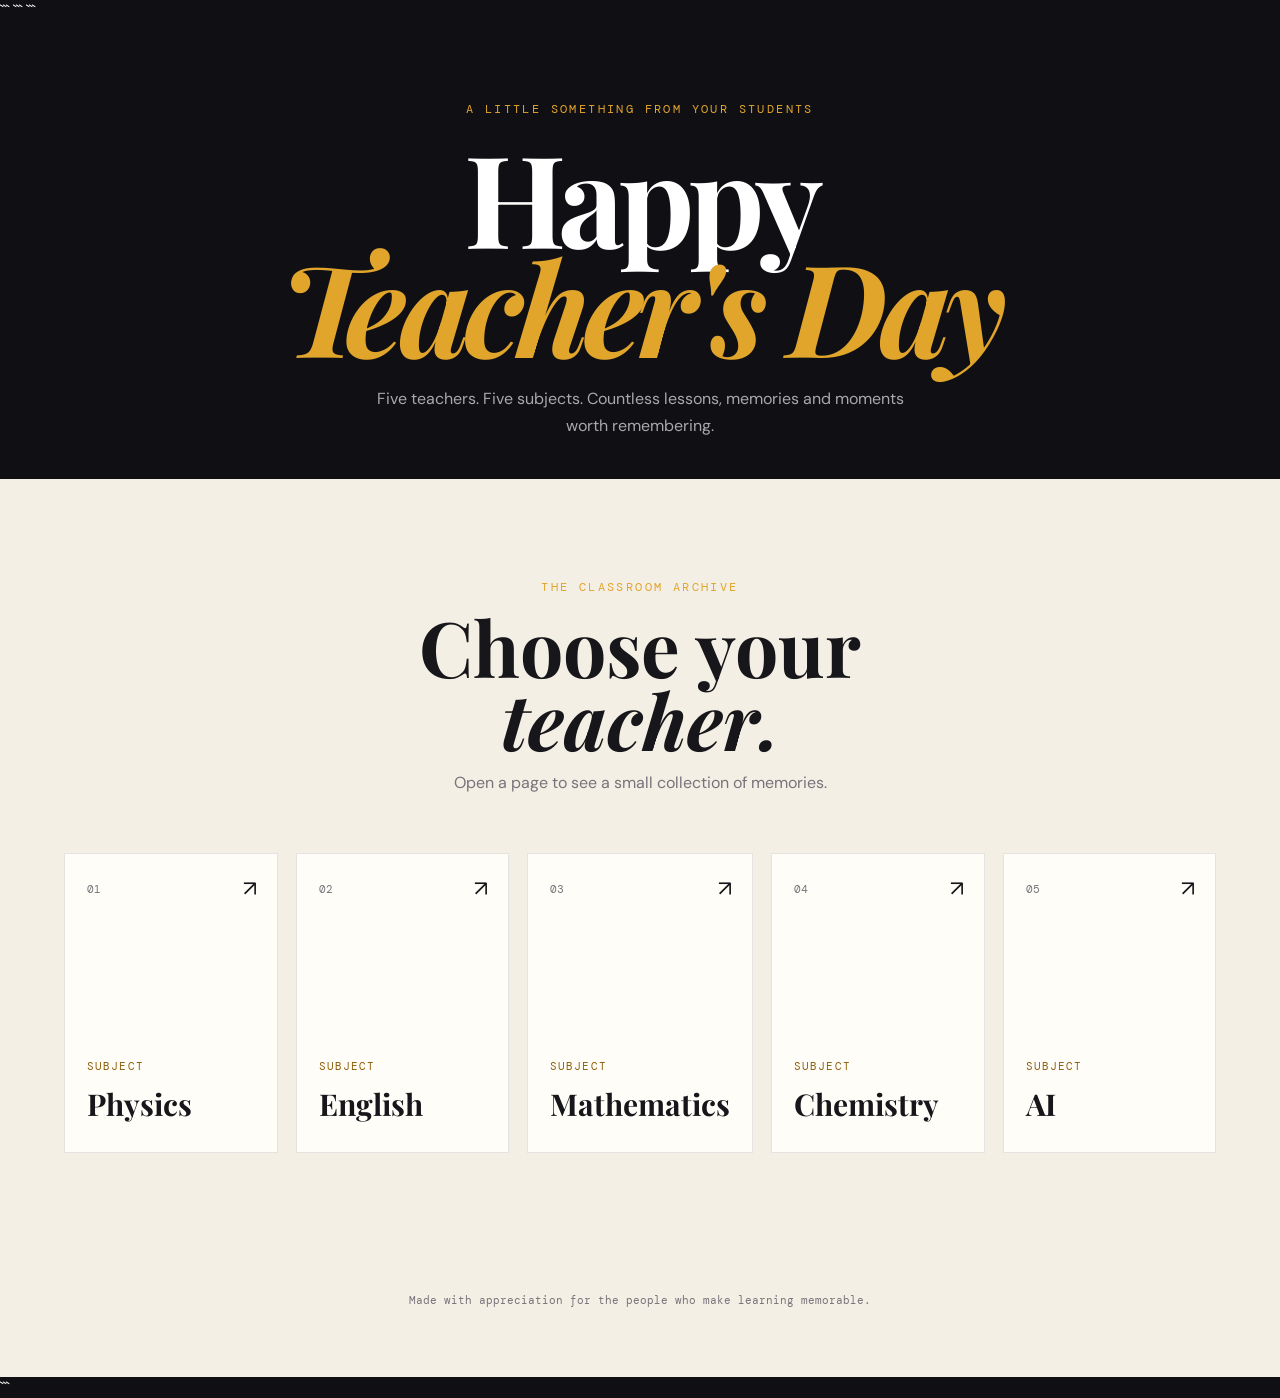
==== index.html @ 8053a37e "Add files via upload" ====
<!DOCTYPE html>

<html lang="en">
<head>
    <meta charset="UTF-8">
    <meta name="viewport" content="width=device-width, initial-scale=1.0">

```
<title>Happy Teacher's Day</title>

<link rel="preconnect" href="https://fonts.googleapis.com">
<link rel="preconnect" href="https://fonts.gstatic.com" crossorigin>
<link href="https://fonts.googleapis.com/css2?family=DM+Mono:wght@400;500&family=DM+Sans:wght@400;500;700&family=Playfair+Display:wght@600;700;800&display=swap" rel="stylesheet">

<style>
    :root {
        --bg: #101014;
        --paper: #f4efe5;
        --ink: #17171b;
        --muted: #77737a;
        --accent: #e1a52c;
        --accent-2: #8d5e0b;
    }

    * {
        box-sizing: border-box;
    }

    html {
        scroll-behavior: smooth;
    }

    body {
        margin: 0;
        min-height: 100vh;
        background: var(--bg);
        color: white;
        font-family: "DM Sans", sans-serif;
        overflow-x: hidden;
    }

    .container {
        width: min(1200px, 90%);
        margin: auto;
    }

    header {
        min-height: 45vh;
        display: grid;
        place-items: center;
        text-align: center;
        padding: 80px 20px 40px;
    }

    .eyebrow {
        font-family: "DM Mono", monospace;
        font-size: 12px;
        letter-spacing: .2em;
        text-transform: uppercase;
        color: var(--accent);
    }

    h1 {
        font-family: "Playfair Display", serif;
        font-size: clamp(4rem, 10vw, 9rem);
        line-height: .85;
        letter-spacing: -.05em;
        margin: 25px 0;
    }

    h1 em {
        color: var(--accent);
    }

    .subtitle {
        max-width: 550px;
        margin: auto;
        color: #aaa7ad;
        line-height: 1.7;
    }

    .teachers {
        background: var(--paper);
        color: var(--ink);
        padding: 100px 0;
    }

    .section-heading {
        text-align: center;
        margin-bottom: 60px;
    }

    .section-heading h2 {
        font-family: "Playfair Display", serif;
        font-size: clamp(2.8rem, 6vw, 5rem);
        line-height: .95;
        margin: 15px 0;
    }

    .section-heading p {
        color: var(--muted);
    }

    .teacher-grid {
        display: grid;
        grid-template-columns: repeat(5, 1fr);
        gap: 18px;
    }

    .teacher-card {
        position: relative;
        min-height: 300px;
        padding: 28px 22px;
        background: #fffdf8;
        border: 1px solid rgba(0,0,0,.1);
        text-decoration: none;
        color: var(--ink);
        display: flex;
        flex-direction: column;
        justify-content: space-between;
        transition:
            transform .3s ease,
            box-shadow .3s ease;
    }

    .teacher-card:hover {
        transform: translateY(-10px) rotate(-1deg);
        box-shadow: 0 25px 50px rgba(0,0,0,.15);
    }

    .teacher-number {
        font-family: "DM Mono", monospace;
        font-size: 11px;
        color: var(--muted);
    }

    .teacher-card h3 {
        font-family: "Playfair Display", serif;
        font-size: 30px;
        margin: 0;
    }

    .teacher-card p {
        font-family: "DM Mono", monospace;
        font-size: 11px;
        letter-spacing: .1em;
        text-transform: uppercase;
        color: var(--accent-2);
    }

    .arrow {
        position: absolute;
        right: 20px;
        top: 20px;
        font-size: 22px;
    }

    footer {
        background: var(--paper);
        color: var(--muted);
        text-align: center;
        padding: 40px 20px 70px;
        font-family: "DM Mono", monospace;
        font-size: 11px;
    }

    @media (max-width: 900px) {
        .teacher-grid {
            grid-template-columns: repeat(2, 1fr);
        }
    }

    @media (max-width: 550px) {
        .teacher-grid {
            grid-template-columns: 1fr;
        }

        .teacher-card {
            min-height: 220px;
        }
    }
</style>
```

</head>

<body>

```
<header>
    <div class="container">

        <div class="eyebrow">
            A little something from your students
        </div>

        <h1>
            Happy<br>
            <em>Teacher's Day</em>
        </h1>

        <p class="subtitle">
            Five teachers. Five subjects. Countless lessons,
            memories and moments worth remembering.
        </p>

    </div>
</header>


<main class="teachers">

    <div class="container">

        <div class="section-heading">
            <div class="eyebrow">
                The classroom archive
            </div>

            <h2>
                Choose your<br>
                <em>teacher.</em>
            </h2>

            <p>
                Open a page to see a small collection of memories.
            </p>
        </div>


        <div class="teacher-grid">

            <a class="teacher-card" href="E:\Eshitwa\Projects\Teachers\Physics\index.html">
                <span class="teacher-number">01</span>

                <div>
                    <p>Subject</p>
                    <h3>Physics</h3>
                </div>

                <span class="arrow">↗</span>
            </a>


            <a class="teacher-card" href="E:\Eshitwa\Projects\Teachers\English\index.html">
                <span class="teacher-number">02</span>

                <div>
                    <p>Subject</p>
                    <h3>English</h3>
                </div>

                <span class="arrow">↗</span>
            </a>


            <a class="teacher-card" href="E:\Eshitwa\Projects\Teachers\Mathematics\index.html">
                <span class="teacher-number">03</span>

                <div>
                    <p>Subject</p>
                    <h3>Mathematics</h3>
                </div>

                <span class="arrow">↗</span>
            </a>


            <a class="teacher-card" href="E:\Eshitwa\Projects\Teachers\Chemistry\index.html">
                <span class="teacher-number">04</span>

                <div>
                    <p>Subject</p>
                    <h3>Chemistry</h3>
                </div>

                <span class="arrow">↗</span>
            </a>


            <a class="teacher-card" href="E:\Eshitwa\Projects\Teachers\AI\index.html">
                <span class="teacher-number">05</span>

                <div>
                    <p>Subject</p>
                    <h3>AI</h3>
                </div>

                <span class="arrow">↗</span>
            </a>

        </div>

    </div>

</main>


<footer>
    Made with appreciation for the people who make learning memorable.
</footer>
```

</body>
</html>
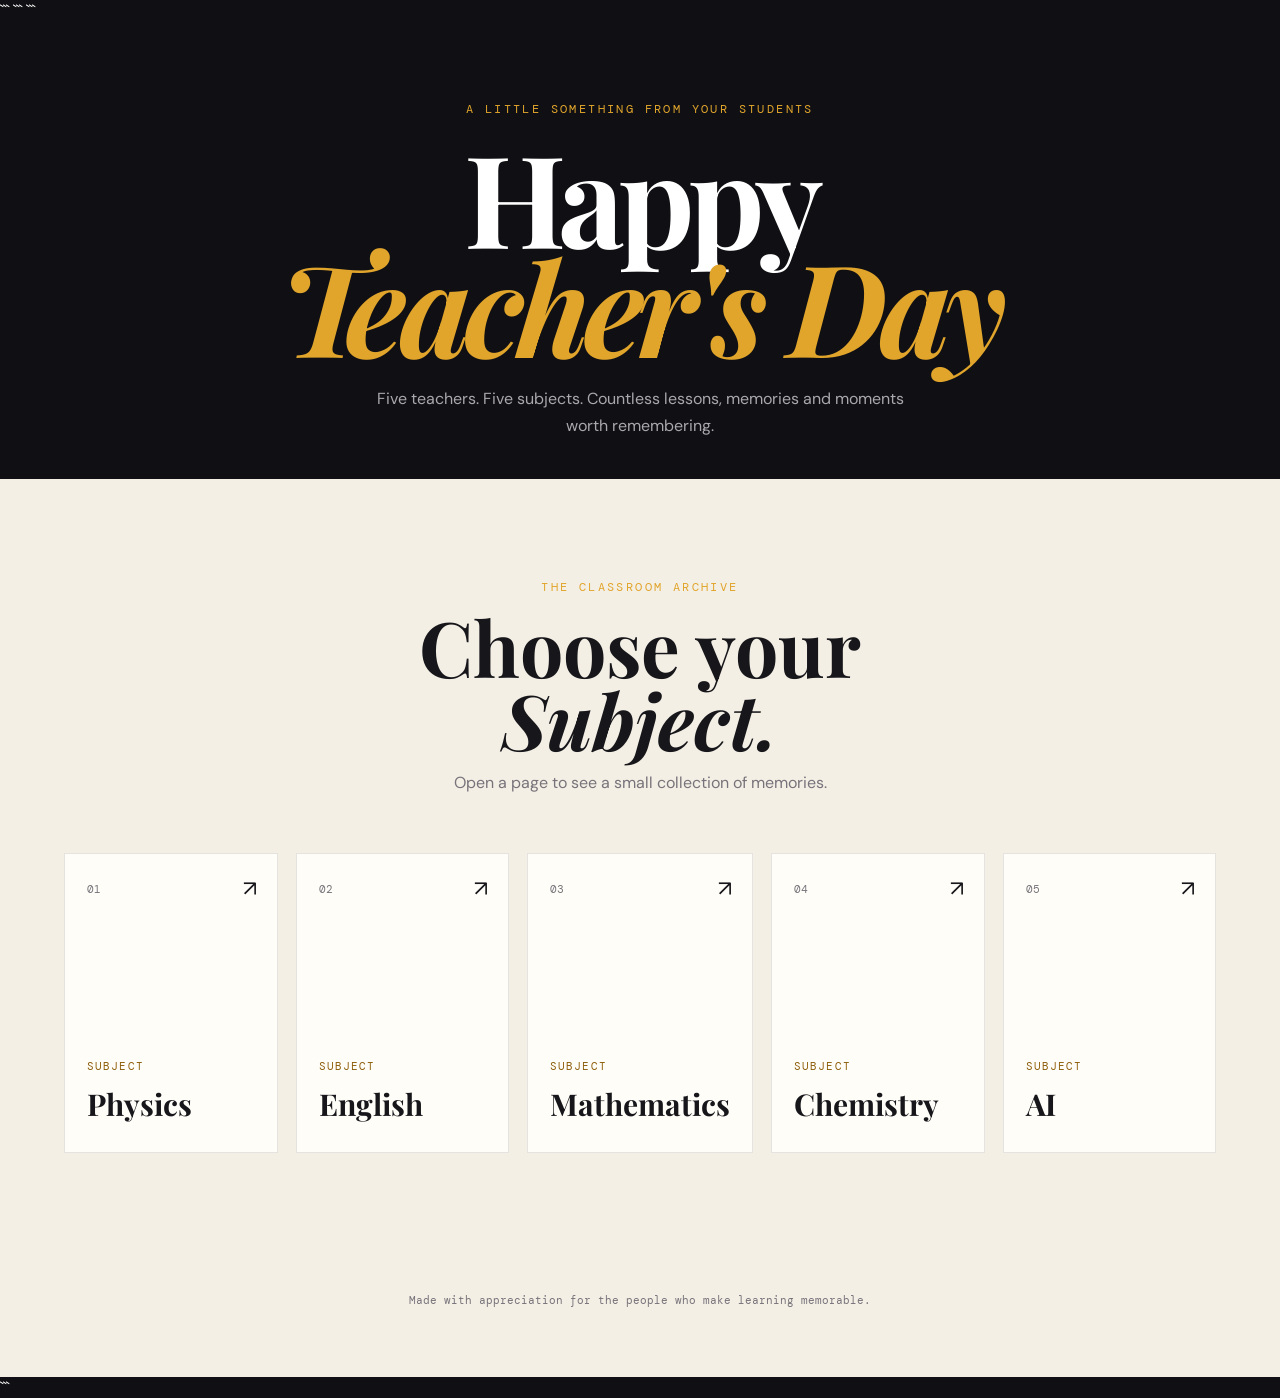
==== commit bb51a6a8: "Add files via upload" ====
--- a/index.html
+++ b/index.html
@@ -219,7 +219,7 @@
 
             <h2>
                 Choose your<br>
-                <em>teacher.</em>
+                <em>Subject.</em>
             </h2>
 
             <p>
@@ -230,7 +230,7 @@
 
         <div class="teacher-grid">
 
-            <a class="teacher-card" href="E:\Eshitwa\Projects\Teachers\Physics\index.html">
+            <a class="teacher-card" href="https://eshitwa.github.io/Teachers-Day/Physics/index.html">
                 <span class="teacher-number">01</span>
 
                 <div>
@@ -242,7 +242,7 @@
             </a>
 
 
-            <a class="teacher-card" href="E:\Eshitwa\Projects\Teachers\English\index.html">
+            <a class="teacher-card" href="https://eshitwa.github.io/Teachers-Day/English/index.html">
                 <span class="teacher-number">02</span>
 
                 <div>
@@ -254,7 +254,7 @@
             </a>
 
 
-            <a class="teacher-card" href="E:\Eshitwa\Projects\Teachers\Mathematics\index.html">
+            <a class="teacher-card" href="https://eshitwa.github.io/Teachers-Day/Mathematics/index.html">
                 <span class="teacher-number">03</span>
 
                 <div>
@@ -266,7 +266,7 @@
             </a>
 
 
-            <a class="teacher-card" href="E:\Eshitwa\Projects\Teachers\Chemistry\index.html">
+            <a class="teacher-card" href="https://eshitwa.github.io/Teachers-Day/Chemistry/index.html">
                 <span class="teacher-number">04</span>
 
                 <div>
@@ -278,7 +278,7 @@
             </a>
 
 
-            <a class="teacher-card" href="E:\Eshitwa\Projects\Teachers\AI\index.html">
+            <a class="teacher-card" href="https://eshitwa.github.io/Teachers-Day/AI/index.html">
                 <span class="teacher-number">05</span>
 
                 <div>
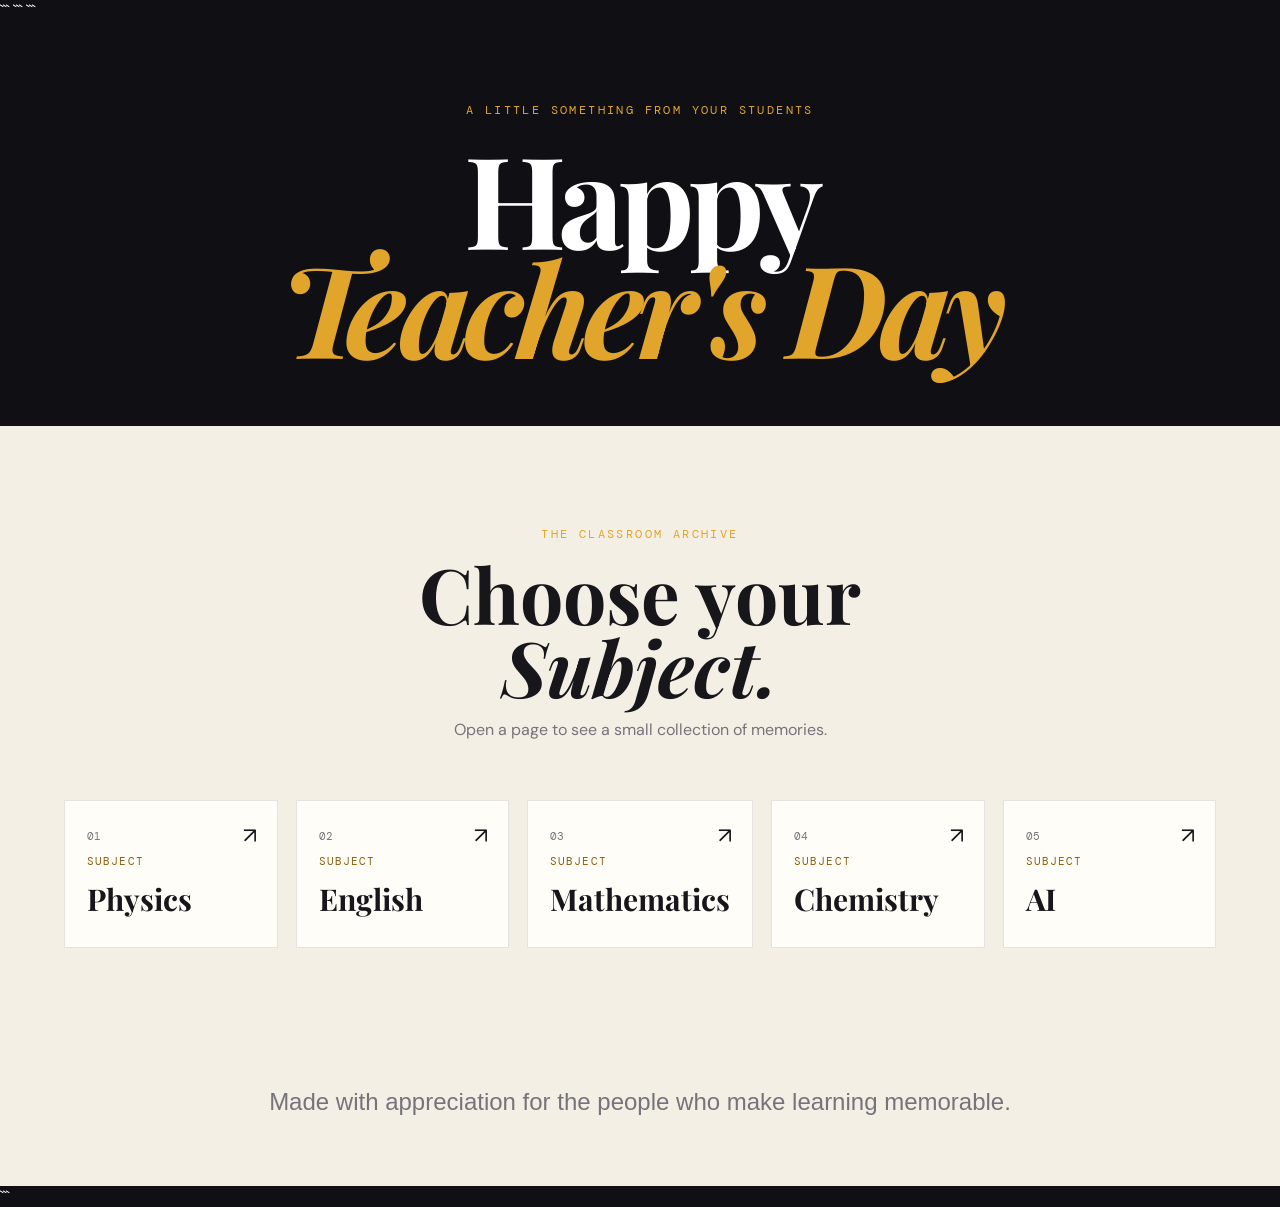
==== commit efede4e0: "Add files via upload" ====
--- a/index.html
+++ b/index.html
@@ -109,7 +109,7 @@
 
     .teacher-card {
         position: relative;
-        min-height: 300px;
+        min-height: 60px;
         padding: 28px 22px;
         background: #fffdf8;
         border: 1px solid rgba(0,0,0,.1);
@@ -199,11 +199,6 @@
             <em>Teacher's Day</em>
         </h1>
 
-        <p class="subtitle">
-            Five teachers. Five subjects. Countless lessons,
-            memories and moments worth remembering.
-        </p>
-
     </div>
 </header>
 
@@ -296,7 +291,7 @@
 </main>
 
 
-<footer>
+<footer style="font-size: 24px; font-family: sans-serif;">
     Made with appreciation for the people who make learning memorable.
 </footer>
 ```
